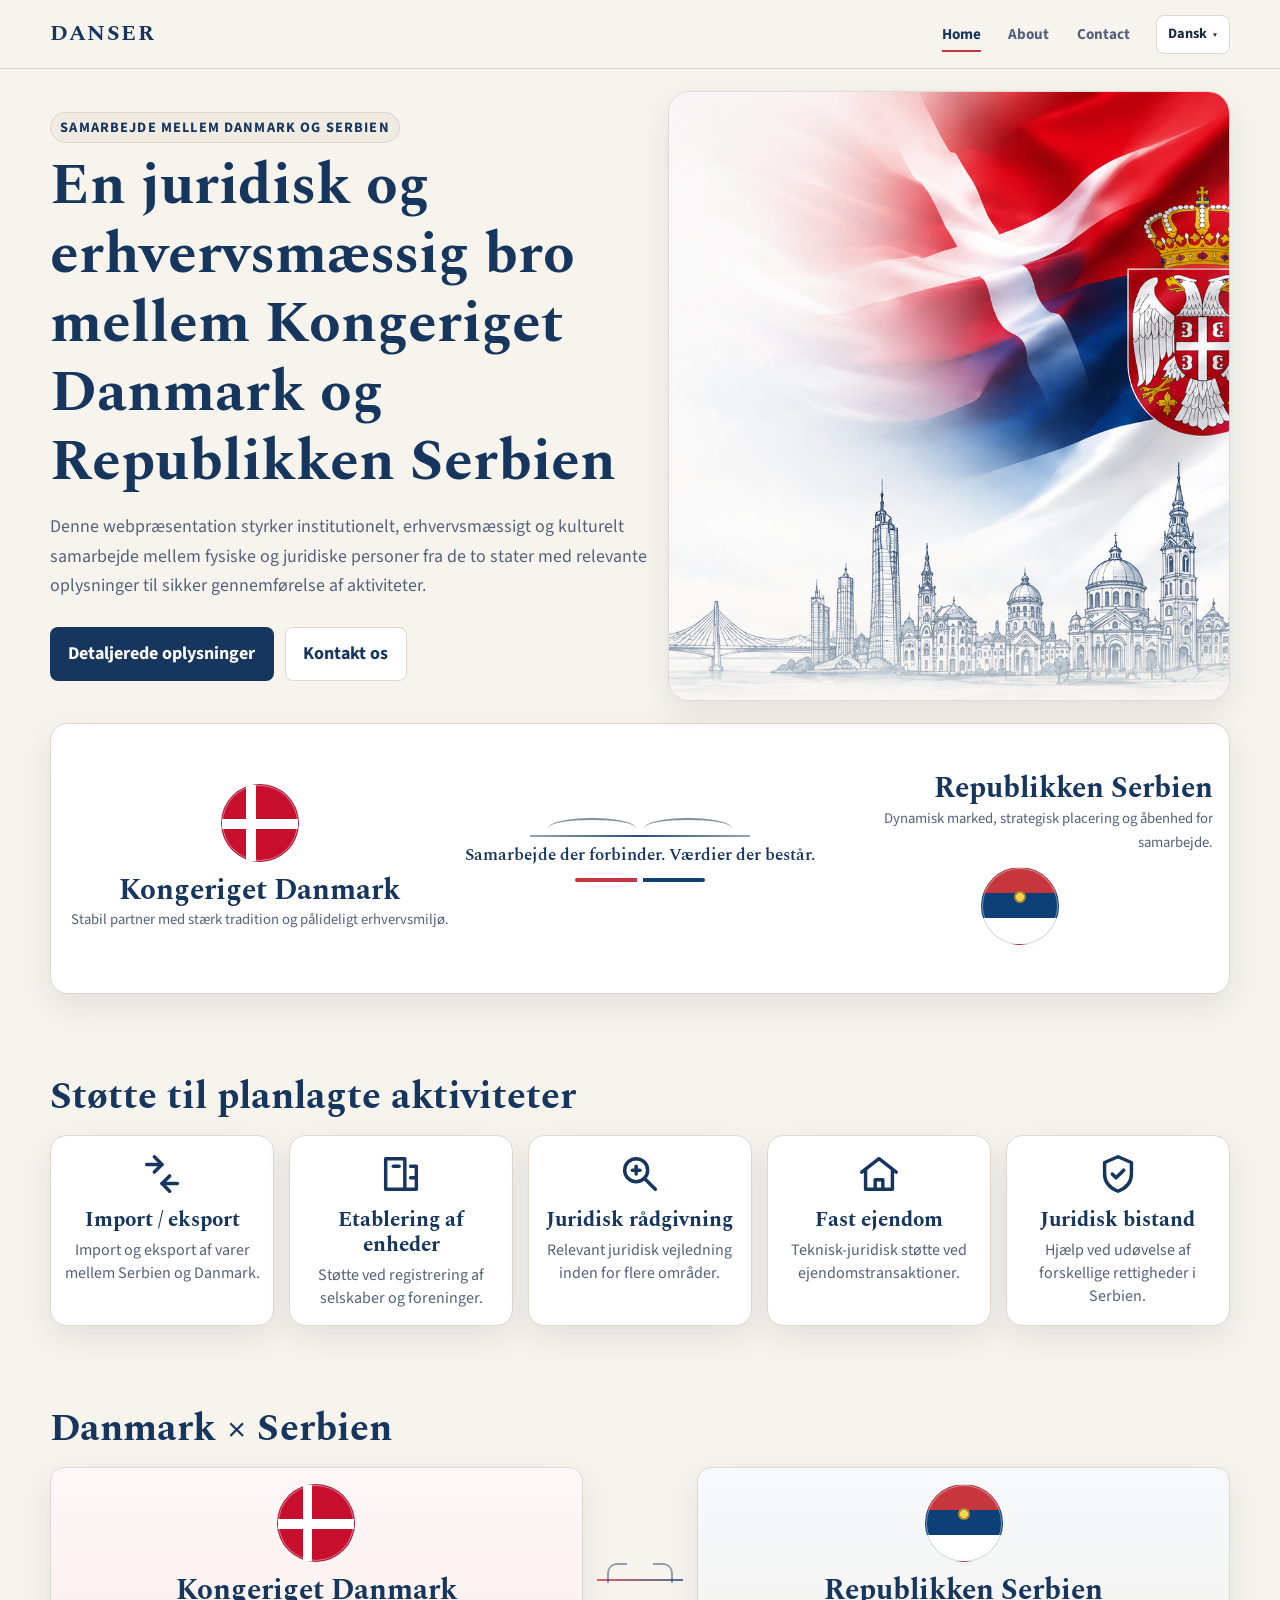
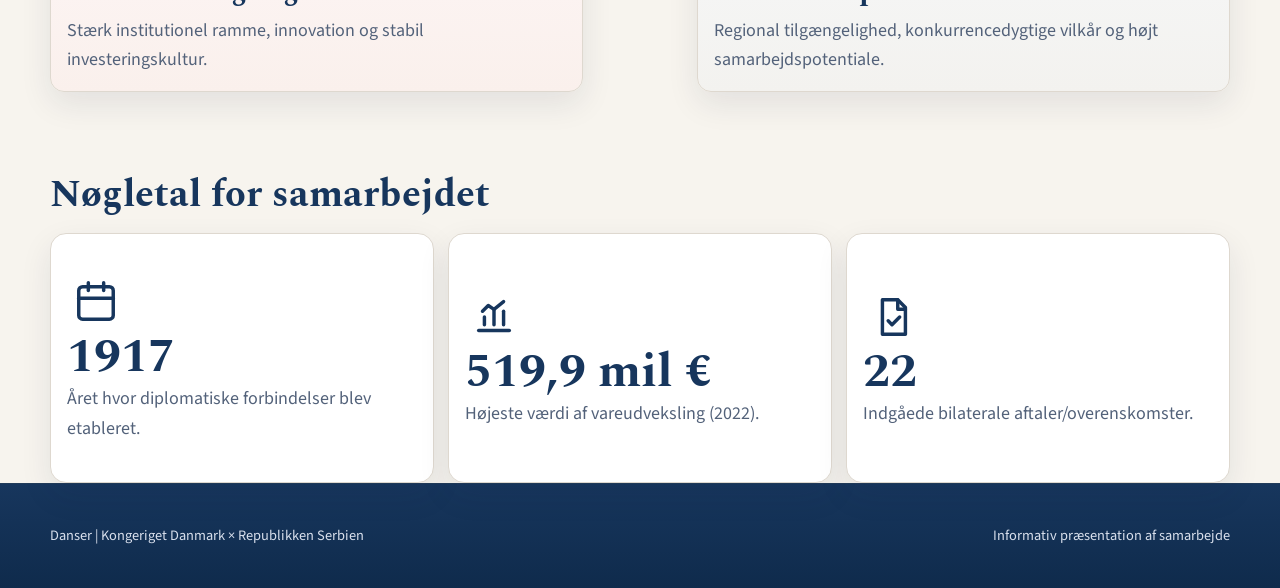
==== da/index.html @ b6015ca1 "Initial commit" ====
<!doctype html>
<html lang="da">
<head>
  <meta charset="UTF-8">
  <meta name="viewport" content="width=device-width, initial-scale=1.0">
  <title>Danser | Home</title>
  <link rel="stylesheet" href="../styles.css">
</head>
<body>
<header class="site-header">
  <div class="container header-inner">
    <a class="brand" href="index.html">Danser</a>
    <nav class="main-nav" aria-label="Primary navigation">
      <a class="active" href="index.html">Home</a>
      <a href="about.html">About</a>
      <a href="contact.html">Contact</a>
    </nav>
    <div class="lang-switch">
      <button class="lang-trigger" type="button" aria-haspopup="true">Dansk</button>
      <div class="lang-menu" role="menu" aria-label="Language">
        <a href="../index.html">Srpski</a>
        <a class="active" href="index.html">Dansk</a>
      </div>
    </div>
  </div>
</header>

<main>
  <section class="section-space">
    <div class="container hero-grid">
      <div class="hero-copy">
        <span class="kicker">Samarbejde mellem Danmark og Serbien</span>
        <h1>En juridisk og erhvervsmæssig bro mellem Kongeriget Danmark og Republikken Serbien</h1>
        <p class="lead">Denne webpræsentation styrker institutionelt, erhvervsmæssigt og kulturelt samarbejde mellem fysiske og juridiske personer fra de to stater med relevante oplysninger til sikker gennemførelse af aktiviteter.</p>
        <div class="hero-actions">
          <a class="button primary" href="about.html">Detaljerede oplysninger</a>
          <a class="button secondary" href="contact.html">Kontakt os</a>
        </div>
      </div>
      <figure class="hero-visual">
        <img class="hero-image" src="../assets/hero.png" alt="Flag fra Kongeriget Danmark og Republikken Serbien med skyline og samarbejdsbro">
      </figure>
    </div>
  </section>

  <section class="section-space">
    <div class="container">
      <div class="country-bridge-banner">
        <article class="banner-country">
          <span class="flag-disc dk"></span>
          <div>
            <h3>Kongeriget Danmark</h3>
            <p>Stabil partner med stærk tradition og pålideligt erhvervsmiljø.</p>
          </div>
        </article>
        <div class="banner-center">
          <span class="bridge-line" style="display:block; margin:0 auto; width:220px;"></span>
          <p>Samarbejde der forbinder. Værdier der består.</p>
          <div class="dual-accent"></div>
        </div>
        <article class="banner-country" style="justify-content:flex-end;">
          <div style="text-align:right;">
            <h3>Republikken Serbien</h3>
            <p>Dynamisk marked, strategisk placering og åbenhed for samarbejde.</p>
          </div>
          <span class="flag-disc rs"></span>
        </article>
      </div>
    </div>
  </section>

  <section class="section-space">
    <div class="container">
      <header class="section-header watermark">
        <h2>Støtte til planlagte aktiviteter</h2>
      </header>
      <div class="grid services-grid">
        <article class="card service-card">
          <div class="icon-circle"><svg class="icon" viewBox="0 0 24 24" aria-hidden="true"><path d="M4 7h8"/><path d="M8 3l4 4-4 4"/><path d="M20 17h-8"/><path d="M16 13l-4 4 4 4"/></svg></div>
          <h3>Import / eksport</h3>
          <p>Import og eksport af varer mellem Serbien og Danmark.</p>
        </article>
        <article class="card service-card">
          <div class="icon-circle"><svg class="icon" viewBox="0 0 24 24" aria-hidden="true"><path d="M4 4h10v16H4z"/><path d="M8 8h3"/><path d="M17 8h3v12h-6"/><path d="M17 14h3"/></svg></div>
          <h3>Etablering af enheder</h3>
          <p>Støtte ved registrering af selskaber og foreninger.</p>
        </article>
        <article class="card service-card">
          <div class="icon-circle"><svg class="icon" viewBox="0 0 24 24" aria-hidden="true"><circle cx="10" cy="10" r="6"/><path d="M14.5 14.5 20 20"/><path d="M8 10h4"/><path d="M10 8v4"/></svg></div>
          <h3>Juridisk rådgivning</h3>
          <p>Relevant juridisk vejledning inden for flere områder.</p>
        </article>
        <article class="card service-card">
          <div class="icon-circle"><svg class="icon" viewBox="0 0 24 24" aria-hidden="true"><path d="M3 11 12 4l9 7"/><path d="M5 10v10h14V10"/><path d="M14 20v-5h-4v5"/></svg></div>
          <h3>Fast ejendom</h3>
          <p>Teknisk-juridisk støtte ved ejendomstransaktioner.</p>
        </article>
        <article class="card service-card">
          <div class="icon-circle"><svg class="icon" viewBox="0 0 24 24" aria-hidden="true"><path d="M12 3 5 6v6c0 4.5 3.2 7.5 7 9 3.8-1.5 7-4.5 7-9V6z"/><path d="m9 12 2 2 4-4"/></svg></div>
          <h3>Juridisk bistand</h3>
          <p>Hjælp ved udøvelse af forskellige rettigheder i Serbien.</p>
        </article>
      </div>
    </div>
  </section>

  <section class="section-space">
    <div class="container">
      <header class="section-header">
        <h2>Danmark × Serbien</h2>
      </header>
      <div class="country-pair">
        <article class="country-card dk">
          <div class="banner-country">
            <span class="flag-disc dk"></span>
            <h3>Kongeriget Danmark</h3>
          </div>
          <p>Stærk institutionel ramme, innovation og stabil investeringskultur.</p>
        </article>
        <div class="country-connector" aria-hidden="true"></div>
        <article class="country-card rs">
          <div class="banner-country">
            <span class="flag-disc rs"></span>
            <h3>Republikken Serbien</h3>
          </div>
          <p>Regional tilgængelighed, konkurrencedygtige vilkår og højt samarbejdspotentiale.</p>
        </article>
      </div>
    </div>
  </section>

  <section class="section-space">
    <div class="container">
      <header class="section-header watermark">
        <h2>Nøgletal for samarbejdet</h2>
      </header>
      <div class="grid stats-grid">
        <article class="card stat-card">
          <div class="icon-circle" style="margin-left:0;"><svg class="icon" viewBox="0 0 24 24" aria-hidden="true"><rect x="3" y="4" width="18" height="17" rx="2"/><path d="M8 2v4"/><path d="M16 2v4"/><path d="M3 10h18"/></svg></div>
          <strong>1917</strong>
          <p>Året hvor diplomatiske forbindelser blev etableret.</p>
        </article>
        <article class="card stat-card">
          <div class="icon-circle" style="margin-left:0;"><svg class="icon" viewBox="0 0 24 24" aria-hidden="true"><path d="M4 19h16"/><path d="M7 16v-4"/><path d="M12 16V8"/><path d="M17 16v-7"/><path d="m6 9 3-3 3 2 5-4"/></svg></div>
          <strong>519,9 mil €</strong>
          <p>Højeste værdi af vareudveksling (2022).</p>
        </article>
        <article class="card stat-card">
          <div class="icon-circle" style="margin-left:0;"><svg class="icon" viewBox="0 0 24 24" aria-hidden="true"><path d="M7 3h8l4 4v14H7z"/><path d="M15 3v5h4"/><path d="m10 14 2 2 4-4"/></svg></div>
          <strong>22</strong>
          <p>Indgåede bilaterale aftaler/overenskomster.</p>
        </article>
      </div>
    </div>
  </section>
</main>

<footer class="site-footer">
  <div class="container footer-inner">
    <span>Danser | Kongeriget Danmark × Republikken Serbien</span>
    <span>Informativ præsentation af samarbejde</span>
  </div>
</footer>
</body>
</html>
---- styles.css ----
@import url('https://fonts.googleapis.com/css2?family=Source+Sans+3:wght@400;500;600;700&family=Spectral:wght@500;600;700&display=swap');

:root {
  --navy: #17365d;
  --cream: #f7f4ee;
  --dk-red: #c8102e;
  --rs-blue: #0c4076;
  --rs-red: #c6363c;
  --border: #ded8cf;
  --text: #1b2940;
  --muted: #53627a;
  --surface: #ffffff;
  --soft: #f2eee7;
  --shadow: 0 12px 32px rgba(17, 37, 64, 0.09);
  --radius: 16px;
}

* {
  box-sizing: border-box;
}

html {
  scroll-behavior: smooth;
}

body {
  margin: 0;
  background: var(--cream);
  color: var(--text);
  font-family: "Source Sans 3", "Segoe UI", sans-serif;
  font-size: 18px;
  line-height: 1.65;
}

a {
  color: inherit;
  text-decoration: none;
}

img,
svg {
  max-width: 100%;
}

.container {
  width: min(1180px, calc(100% - 2.8rem));
  margin: 0 auto;
}

.site-header {
  position: sticky;
  top: 0;
  z-index: 100;
  background: rgba(247, 244, 238, 0.95);
  border-bottom: 1px solid var(--border);
  backdrop-filter: blur(8px);
}

.header-inner {
  display: flex;
  align-items: center;
  gap: 0.8rem;
  padding: 0.85rem 0;
}

.brand {
  font-family: "Spectral", Georgia, serif;
  font-size: 1.35rem;
  font-weight: 700;
  letter-spacing: 0.07em;
  color: var(--navy);
  text-transform: uppercase;
}

.main-nav {
  margin-left: auto;
  display: flex;
  align-items: center;
  gap: 0.12rem;
}

.main-nav a {
  font-size: 0.95rem;
  font-weight: 700;
  color: var(--muted);
  padding: 0.5rem 0.8rem;
  border-radius: 8px;
}

.main-nav a:hover,
.main-nav a:focus-visible {
  color: var(--navy);
  background: #ece7de;
}

.main-nav a.active {
  color: var(--navy);
  position: relative;
}

.main-nav a.active::after {
  content: "";
  position: absolute;
  left: 0.8rem;
  right: 0.8rem;
  bottom: 0.18rem;
  border-bottom: 2px solid var(--rs-red);
}

.lang-switch {
  position: relative;
}

.lang-trigger {
  border: 1px solid var(--border);
  background: var(--surface);
  color: var(--text);
  border-radius: 8px;
  padding: 0.42rem 0.72rem;
  font: inherit;
  font-size: 0.9rem;
  font-weight: 700;
  cursor: pointer;
}

.lang-trigger::after {
  content: "▾";
  font-size: 0.72rem;
  margin-left: 0.4rem;
}

.lang-menu {
  position: absolute;
  right: 0;
  top: calc(100% + 0.48rem);
  display: none;
  min-width: 148px;
  background: var(--surface);
  border: 1px solid var(--border);
  border-radius: 10px;
  box-shadow: var(--shadow);
  padding: 0.3rem;
}

.lang-switch:hover .lang-menu,
.lang-switch:focus-within .lang-menu {
  display: block;
}

.lang-menu a {
  display: block;
  border-radius: 7px;
  padding: 0.46rem 0.62rem;
  color: var(--muted);
  font-size: 0.92rem;
  font-weight: 700;
}

.lang-menu a:hover,
.lang-menu a:focus-visible {
  color: var(--navy);
  background: #f0ece6;
}

.lang-menu a.active {
  color: var(--navy);
  background: #e8e3da;
}

:focus-visible {
  outline: 3px solid rgba(199, 16, 46, 0.35);
  outline-offset: 2px;
}

main {
}

.home-main {
  padding-top: 0;
}

.home-main .section-space:first-child {
  margin-top: 0;
}

.about-main {
  padding-top: 0;
}

.about-main .section-space:first-child {
  margin-top: 0;
}

.section-space {
  margin-top: 1.35rem;
}

.kicker {
  display: inline-block;
  align-self: flex-start;
  width: fit-content;
  margin-bottom: 0.52rem;
  padding: 0.18rem 0.58rem;
  border-radius: 999px;
  border: 1px solid #d9d3c9;
  font-size: 0.9rem;
  font-weight: 700;
  letter-spacing: 0.08em;
  text-transform: uppercase;
  color: var(--navy);
  background: #f0ece4;
}

h1,
h2,
h3 {
  margin: 0;
  font-family: "Spectral", Georgia, serif;
  color: var(--navy);
  line-height: 1.2;
}

h1 {
  font-size: clamp(2rem, 4.5vw, 3.6rem);
}

h2 {
  font-size: clamp(1.5rem, 3.1vw, 2.35rem);
}

h3 {
  font-size: 1.2rem;
}

.lead {
  margin: 0.95rem 0 0;
  color: var(--muted);
  max-width: 68ch;
  font-size: 1.12rem;
}

.hero-grid {
  display: grid;
  grid-template-columns: 1.03fr 0.97fr;
  gap: 1.3rem;
  align-items: stretch;
}

.hero-copy {
  padding: 1.3rem 0;
}

.hero-panel {
  position: relative;
  border: 0;
  overflow: hidden;
  background: #fff;
  box-shadow: none;
  min-height: 500px;
}

.hero-image-full {
  width: 100%;
  height: 100%;
  min-height: 500px;
  object-fit: cover;
  object-position: center;
  display: block;
}

.hero-overlay {
  position: absolute;
  inset: 0;
  padding: 1.75rem;
  display: flex;
  flex-direction: column;
  justify-content: center;
  max-width: 58%;
  background: linear-gradient(90deg, rgba(247, 244, 238, 0.96) 0%, rgba(247, 244, 238, 0.9) 30%, rgba(247, 244, 238, 0.28) 62%, rgba(247, 244, 238, 0) 100%);
}

.hero-actions {
  display: flex;
  flex-wrap: wrap;
  gap: 0.72rem;
  margin-top: 1.6rem;
}

.button {
  display: inline-flex;
  align-items: center;
  justify-content: center;
  border-radius: 8px;
  border: 1px solid transparent;
  padding: 0.7rem 1.08rem;
  font-weight: 700;
}

.button.primary {
  background: var(--navy);
  color: #fff;
}

.button.primary:hover {
  background: #102946;
}

.button.secondary {
  background: #fff;
  border-color: var(--border);
  color: var(--navy);
}

.button.secondary:hover {
  background: #f1ece5;
}

.hero-visual {
  position: relative;
  margin: 0;
  border-radius: 22px;
  border: 1px solid var(--border);
  min-height: 390px;
  overflow: hidden;
  box-shadow: var(--shadow);
  background: #fff;
}

.hero-visual::after {
  content: "";
  position: absolute;
  inset-inline: 0;
  bottom: 0;
  height: 26%;
  background: linear-gradient(to top, rgba(247, 244, 238, 0.68), rgba(247, 244, 238, 0));
  pointer-events: none;
}

.hero-image {
  width: 100%;
  height: 100%;
  min-height: 390px;
  object-fit: cover;
  object-position: 72% center;
  display: block;
}

.flag-round-img {
  width: 78px;
  height: 78px;
  object-fit: contain;
}

.flag-round-img.lg {
  width: 84px;
  height: 84px;
}

.hero-flag-row {
  display: flex;
  justify-content: space-between;
  align-items: center;
}

.flag-disc {
  width: 78px;
  aspect-ratio: 1 / 1;
  border-radius: 50%;
  border: 1px solid rgba(23, 54, 93, 0.18);
  box-shadow: inset 0 0 0 1px rgba(255, 255, 255, 0.45);
  position: relative;
}

.flag-disc.dk {
  background: var(--dk-red);
}

.flag-disc.dk::before,
.flag-disc.dk::after {
  content: "";
  position: absolute;
  background: #fff;
}

.flag-disc.dk::before {
  left: 32%;
  top: 0;
  width: 13%;
  height: 100%;
}

.flag-disc.dk::after {
  top: 44%;
  left: 0;
  height: 13%;
  width: 100%;
}

.flag-disc.rs {
  background: linear-gradient(to bottom, var(--rs-red) 0 33%, var(--rs-blue) 33% 66%, #fff 66% 100%);
}

.flag-disc.rs::after {
  content: "";
  position: absolute;
  width: 12px;
  height: 12px;
  background: radial-gradient(circle, #f6d44f 0 45%, #b0892f 46% 100%);
  left: 50%;
  top: 38%;
  transform: translate(-50%, -50%);
  border-radius: 50%;
}

.bridge-line {
  flex: 1;
  margin: 0 0.8rem;
  height: 2px;
  background: linear-gradient(90deg, rgba(23, 54, 93, 0.45), rgba(12, 64, 118, 0.9), rgba(23, 54, 93, 0.45));
  position: relative;
}

.bridge-line::before,
.bridge-line::after {
  content: "";
  position: absolute;
  top: -17px;
  width: 40%;
  height: 18px;
  border-top: 2px solid rgba(23, 54, 93, 0.55);
  border-radius: 55% 55% 0 0;
}

.bridge-line::before {
  left: 8%;
}

.bridge-line::after {
  right: 8%;
}

.country-bridge-banner {
  background: var(--surface);
  border: 1px solid var(--border);
  border-radius: 18px;
  box-shadow: var(--shadow);
  padding: 3rem 1rem;
  display: grid;
  grid-template-columns: 1fr auto 1fr;
  gap: 0.8rem;
  align-items: center;
}

.banner-country {
  display: flex;
  flex-direction: column;
  align-items: center;
  justify-content: center;
  text-align: center;
  gap: 0.72rem;
}

.banner-country h3 {
  margin: 0;
  font-size: 1.8rem;
}

.banner-country p {
  margin: 0;
  color: var(--muted);
  font-size: 0.92rem;
}

.banner-center {
  text-align: center;
  min-width: 280px;
}

.bridge-image {
  display: block;
  margin: 0 auto;
  width: 520px;
  max-width: 100%;
}

.banner-center p {
  margin: 0.3rem 0 0;
  color: var(--navy);
  font-family: "Spectral", Georgia, serif;
  font-weight: 600;
  font-size: 1.08rem;
}

.dual-accent {
  margin: 0.52rem auto 0;
  width: 130px;
  height: 4px;
  border-radius: 999px;
  background: linear-gradient(90deg, var(--rs-red) 0 48%, transparent 48% 52%, var(--rs-blue) 52% 100%);
}

.section-header {
  margin-top: 5rem;
  margin-bottom: 1rem;
  position: relative;
}

.flag-chipline {
  display: inline-flex;
  align-items: center;
  gap: 0.5rem;
  font-size: 0.92rem;
  color: var(--navy);
  font-weight: 700;
  margin-bottom: 0.3rem;
}

.flag-chipline .chip {
  background: rgba(255, 255, 255, 0.76);
  border: 1px solid var(--border);
  border-radius: 999px;
  padding: 0.24rem 0.54rem;
}

.grid {
  display: grid;
  gap: 0.9rem;
}

.services-grid {
  grid-template-columns: repeat(5, minmax(0, 1fr));
}

.card {
  background: var(--surface);
  border: 1px solid var(--border);
  border-radius: var(--radius);
  box-shadow: var(--shadow);
  padding: 1rem;
}

.service-card {
  text-align: center;
  padding: 0.94rem 0.76rem;
}

.icon-circle {
  width: auto;
  height: auto;
  margin: 0 auto 0.72rem;
  background: transparent;
  border: 0;
  display: flex;
  align-items: center;
  justify-content: center;
  padding: 0;
}

.icon {
  width: 46px;
  height: 46px;
  stroke: var(--navy);
  fill: none;
  stroke-width: 1.8;
  stroke-linecap: round;
  stroke-linejoin: round;
}

.service-card h3 {
  font-size: 1.3rem;
  margin-bottom: 0.35rem;
}

.service-card p {
  margin: 0;
  color: var(--muted);
  font-size: 1rem;
  line-height: 1.45;
}

.country-pair {
  display: grid;
  grid-template-columns: 1fr auto 1fr;
  gap: 0.9rem;
  align-items: stretch;
}

.country-card {
  background: linear-gradient(180deg, #fff, #fbf8f3);
  border: 1px solid var(--border);
  border-radius: 14px;
  padding: 1rem;
  box-shadow: var(--shadow);
}

.country-card.dk {
  box-shadow: inset 0 0 0 999px rgba(200, 16, 46, 0.03), var(--shadow);
}

.country-card.rs {
  box-shadow: inset 0 0 0 999px rgba(12, 64, 118, 0.03), var(--shadow);
}

.country-card p {
  margin: 0.45rem 0 0;
  color: var(--muted);
}

.country-connector {
  align-self: center;
  width: 86px;
  height: 2px;
  background: linear-gradient(90deg, rgba(200, 16, 46, 0.65), rgba(12, 64, 118, 0.72));
  position: relative;
}

.country-connector::before,
.country-connector::after {
  content: "";
  position: absolute;
  width: 18px;
  height: 18px;
  border-top: 2px solid rgba(23, 54, 93, 0.45);
  border-left: 2px solid rgba(23, 54, 93, 0.45);
  border-radius: 10px 0 0 0;
  top: -16px;
}

.country-connector::before {
  left: 10px;
}

.country-connector::after {
  right: 10px;
  transform: scaleX(-1);
}

.stats-grid {
  grid-template-columns: repeat(3, minmax(0, 1fr));
}

.stat-card {
  display: flex;
  flex-direction: column;
  column-gap: 0.85rem;
  align-items: start;

  justify-content: center;

  min-height: 250px;
}

.stat-card .icon-circle {
  margin: 0;
  width: 58px;
  height: 58px;
  grid-column: 1;
}

.stat-card .icon {
  width: 46px;
  height: 46px;
}

.stat-card strong {
  display: block;
  font-family: "Spectral", Georgia, serif;
  font-size: 3rem;
  color: var(--navy);
  line-height: 1.1;
  margin: 0;
  grid-column: 2;
}

.stat-card p {
  margin: 0;
  color: var(--muted);
  grid-column: 2;
}


.about-intro {
  display: grid;
  grid-template-columns: 1.08fr 0.92fr;
  gap: 1rem;
  align-items: stretch;
}

.intro-text {
  background: var(--surface);
  border: 1px solid var(--border);
  border-radius: 16px;
  box-shadow: var(--shadow);
  padding: 1rem;
}

.intro-text p {
  margin: 0 0 0.9rem;
  color: var(--muted);
}

.intro-visual {
  margin: 0;
  border-radius: 16px;
  border: 1px solid var(--border);
  overflow: hidden;
  min-height: 300px;
  box-shadow: var(--shadow);
  background: #fff;
}

.about-hero-image {
  width: 100%;
  height: 100%;
  min-height: 300px;
  object-fit: cover;
  object-position: center;
  display: block;
}

.about-top-panel {
  position: relative;
  border: 0;
  background: #fff;
  overflow: hidden;
  min-height: 260px;
  box-shadow: none;
}

.about-top-image {
  width: 58%;
  height: 100%;
  min-height: 260px;
  margin-left: auto;
  object-fit: cover;
  object-position: center;
  display: block;
}

.about-top-copy {
  position: absolute;
  left: 0;
  top: 0;
  bottom: 0;
  width: 52%;
  padding: 1.1rem 1rem;
  display: flex;
  flex-direction: column;
  align-items: flex-start;
  justify-content: flex-start;
  background: linear-gradient(90deg, rgba(247, 244, 238, 0.98) 0%, rgba(247, 244, 238, 0.92) 66%, rgba(247, 244, 238, 0.15) 100%);
}

.about-top-copy p {
  margin: 0;
  color: var(--text);
  line-height: 1.7;
}

.fact-grid {
  grid-template-columns: repeat(2, minmax(0, 1fr));
}

.number-card {
  display: grid;
  grid-template-columns: 34px 1fr;
  gap: 0.62rem;
  align-items: start;
}

.number-badge {
  width: 34px;
  height: 34px;
  border-radius: 8px;
  background: var(--navy);
  color: #fff;
  font-weight: 700;
  display: grid;
  place-items: center;
  font-size: 0.93rem;
}

.number-card p {
  margin: 0;
  color: var(--muted);
  font-size: 1rem;
}

.benefits-grid {
  grid-template-columns: repeat(2, minmax(0, 1fr));
}

.contact-bridge-strip {
  padding: 0.5rem 0;
}

.contact-bridge-visual {
  display: flex;
  align-items: center;
  justify-content: center;
  gap: 1rem;
}

.contact-bridge-image {
  width: 630px;
  max-width: 100%;
  height: auto;
  display: block;
}

.contact-layout {
  display: grid;
  grid-template-columns: 1fr 1fr;
  gap: 0.9rem;
}

.contact-box,
.contact-form {
  background: var(--surface);
  border: 1px solid var(--border);
  border-radius: var(--radius);
  box-shadow: var(--shadow);
  padding: 1rem;
}

.contact-box {
  display: flex;
  flex-direction: column;
}

.flag-strip {
  display: block;
  height: 6px;
  border-radius: 99px;
  background: linear-gradient(90deg, var(--dk-red) 0 28%, #ffffff 28% 36%, var(--rs-red) 36% 63%, var(--rs-blue) 63% 88%, #ffffff 88% 100%);
  margin-bottom: 0.9rem;
}

.contact-box h2,
.contact-form h2 {
  margin-bottom: 0.72rem;
}

.meta-list {
  flex: 1;
  display: flex;
  flex-direction: column;
  justify-content: space-between;
  gap: 1rem;
  padding-block: 0.8rem;
}

.meta-item {
  display: grid;
  grid-template-columns: 48px 1fr;
  column-gap: 1rem;
  align-items: center;
  padding: 0;
}

.meta-content {
  display: flex;
  flex-direction: column;
  gap: 0.25rem;
}

.meta-item strong {
  display: block;
  color: var(--navy);
}

.meta-item span {
  color: var(--muted);
}

.meta-icon {
  width: 48px;
  height: 48px;
  stroke: var(--navy);
  fill: none;
  stroke-width: 1.9;
  margin: 0;
  align-self: center;
}

.form-grid {
  display: grid;
  gap: 0.76rem;
}

label {
  display: block;
  margin-bottom: 0.3rem;
  color: var(--navy);
  font-size: 0.94rem;
  font-weight: 700;
}

input,
textarea {
  width: 100%;
  border: 1px solid var(--border);
  border-radius: 8px;
  padding: 0.6rem 0.65rem;
  font: inherit;
  color: var(--text);
  background: #fff;
}

textarea {
  min-height: 120px;
  resize: vertical;
}

.notice {
  margin: 0.58rem 0 0;
  font-size: 0.9rem;
  color: var(--muted);
}

.checklist {
  margin: 0.85rem 0 0;
  padding-left: 1.15rem;
}

.checklist li {
  margin-bottom: 0.36rem;
  color: var(--muted);
}

.checklist-check {
  list-style: none;
  padding-left: 0;
}

.checklist-check li {
  position: relative;
  padding-left: 1.2rem;
}

.checklist-check li::before {
  content: "✓";
  position: absolute;
  left: 0;
  top: 0;
  color: var(--navy);
  font-weight: 700;
}

.contact-footer-illustration {
  position: relative;
  border: 0;
  overflow: hidden;
  background: transparent;
}

.contact-footer-illustration img {
  width: 100%;
  display: block;
  object-fit: cover;
}

.contact-footer-overlay {
  position: absolute;
  inset: 0;
  padding: 1.5rem;
  display: flex;
  flex-direction: column;
  align-items: flex-start;
  justify-content: flex-start;
  background: linear-gradient(180deg, rgba(247, 244, 238, 0.96) 0%, rgba(247, 244, 238, 0.9) 22%, rgba(247, 244, 238, 0.4) 46%, rgba(247, 244, 238, 0.1) 66%, rgba(247, 244, 238, 0) 80%);
}

.contact-footer-overlay h2 {
  margin: 0 0 0.75rem;
}

.contact-footer-overlay .checklist {
  margin: 0;
}

.site-footer {
  background: linear-gradient(180deg, #17365d, #0f2b4c);
  color: #d9e0ed;
  border-top: 1px solid rgba(255, 255, 255, 0.08);
  padding-top: 25px;
  padding-bottom: 25px;
}

.footer-inner {
  display: flex;
  justify-content: space-between;
  align-items: center;
  gap: 1rem;
  padding: 0.95rem 0;
  font-size: 0.9rem;
}

.text-columns {
  columns: 2;
  column-gap: 1.15rem;
}

@media (max-width: 1120px) {
  .services-grid {
    grid-template-columns: repeat(3, minmax(0, 1fr));
  }

  .country-bridge-banner {
    grid-template-columns: 1fr;
    text-align: center;
  }

  .banner-country {
    justify-content: center;
  }

  .banner-center {
    min-width: 0;
  }

  .country-pair {
    grid-template-columns: 1fr;
  }

  .country-connector {
    width: 100%;
    height: 1px;
  }
}

@media (max-width: 920px) {
  .hero-grid,
  .about-intro,
  .contact-layout {
    grid-template-columns: 1fr;
  }

  .hero-panel {
    min-height: 420px;
  }

  .hero-image-full {
    min-height: 420px;
    object-position: 72% center;
  }

  .hero-overlay {
    max-width: 75%;
    padding: 1rem;
  }

  .about-top-image {
    width: 100%;
  }

  .about-top-copy {
    width: 68%;
    padding: 0.9rem;
  }

  .hero-copy {
    padding-bottom: 0;
  }

  .hero-visual {
    min-height: 300px;
  }

  .hero-image {
    min-height: 300px;
    object-position: 64% center;
  }

  .services-grid {
    grid-template-columns: repeat(2, minmax(0, 1fr));
  }

  .stats-grid,
  .fact-grid,
  .benefits-grid {
    grid-template-columns: 1fr;
  }

  .header-inner {
    flex-wrap: wrap;
  }

  .main-nav {
    order: 3;
    width: 100%;
    justify-content: center;
  }

  .footer-inner {
    flex-direction: column;
    align-items: flex-start;
  }
}

@media (max-width: 620px) {
  body {
    font-size: 17px;
  }

  .container {
    width: min(1180px, calc(100% - 1.2rem));
  }

  main {
    padding-top: 1.2rem;
  }

  .services-grid {
    grid-template-columns: 1fr;
  }

  .main-nav {
    overflow-x: auto;
    justify-content: flex-start;
    padding-bottom: 0.15rem;
  }

  .main-nav a {
    white-space: nowrap;
  }

  .hero-panel,
  .hero-image-full {
    min-height: 370px;
  }

  .hero-overlay {
    max-width: 100%;
    background: linear-gradient(180deg, rgba(247, 244, 238, 0.95) 0%, rgba(247, 244, 238, 0.86) 52%, rgba(247, 244, 238, 0.12) 100%);
  }

  .about-top-panel {
    min-height: 320px;
  }

  .about-top-image {
    min-height: 320px;
  }

  .about-top-copy {
    width: 100%;
    height: 58%;
    top: auto;
    bottom: 0;
    align-items: flex-start;
    background: linear-gradient(180deg, rgba(247, 244, 238, 0.08) 0%, rgba(247, 244, 238, 0.95) 30%, rgba(247, 244, 238, 0.98) 100%);
  }

  .contact-footer-overlay {
    padding: 1rem 0.9rem;
    background: linear-gradient(180deg, rgba(247, 244, 238, 0.98) 0%, rgba(247, 244, 238, 0.94) 30%, rgba(247, 244, 238, 0.62) 56%, rgba(247, 244, 238, 0.2) 76%, rgba(247, 244, 238, 0) 90%);
  }
}
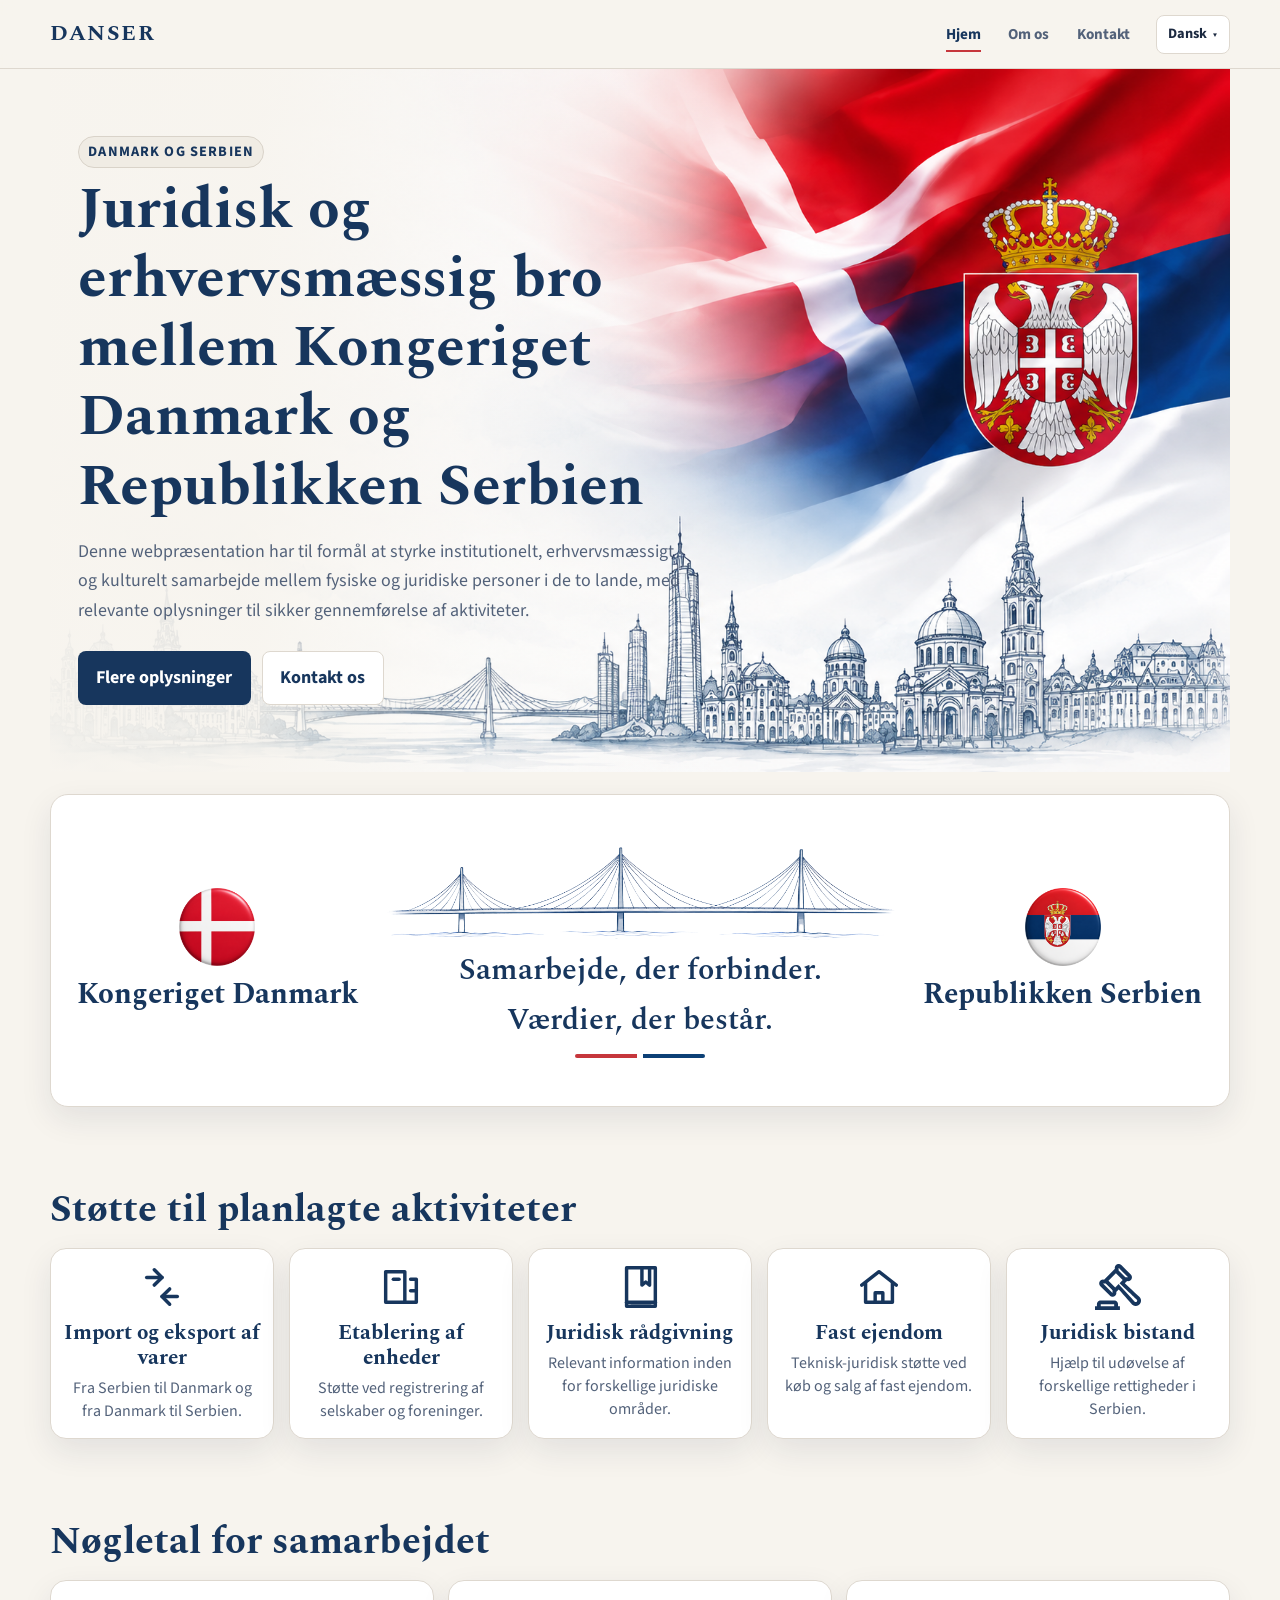
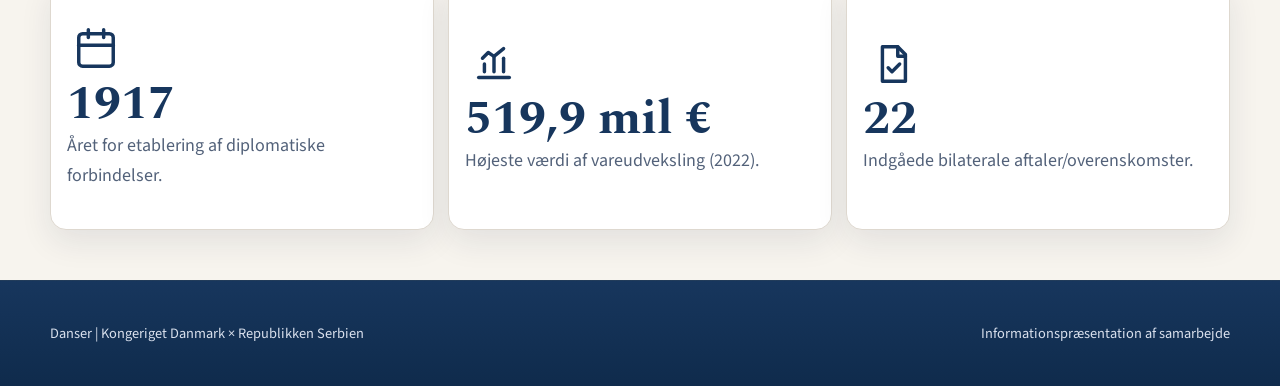
==== commit a8356e2d: "init" ====
--- a/da/index.html
+++ b/da/index.html
@@ -3,43 +3,70 @@
 <head>
   <meta charset="UTF-8">
   <meta name="viewport" content="width=device-width, initial-scale=1.0">
-  <title>Danser | Home</title>
+  <title>Danser | Hjem</title>
   <link rel="stylesheet" href="../styles.css">
 </head>
 <body>
 <header class="site-header">
   <div class="container header-inner">
     <a class="brand" href="index.html">Danser</a>
-    <nav class="main-nav" aria-label="Primary navigation">
-      <a class="active" href="index.html">Home</a>
-      <a href="about.html">About</a>
-      <a href="contact.html">Contact</a>
+    <nav class="main-nav desktop-nav" aria-label="Primary navigation">
+      <a class="active" href="index.html">Hjem</a>
+      <a href="about.html">Om os</a>
+      <a href="contact.html">Kontakt</a>
     </nav>
-    <div class="lang-switch">
+    <div class="lang-switch desktop-lang">
       <button class="lang-trigger" type="button" aria-haspopup="true">Dansk</button>
       <div class="lang-menu" role="menu" aria-label="Language">
         <a href="../index.html">Srpski</a>
         <a class="active" href="index.html">Dansk</a>
       </div>
     </div>
+
+    <input class="mobile-nav-toggle" id="mobile-nav-toggle" type="checkbox" aria-label="Open mobile menu">
+    <label class="mobile-nav-button" for="mobile-nav-toggle" aria-label="Toggle mobile menu">
+      <span></span>
+      <span></span>
+      <span></span>
+    </label>
+    <label class="mobile-nav-backdrop" for="mobile-nav-toggle" aria-hidden="true"></label>
+
+    <aside class="mobile-nav-panel" aria-label="Mobile navigation">
+      <div class="mobile-nav-head">
+        <span>Menu</span>
+        <label class="mobile-nav-close" for="mobile-nav-toggle" aria-label="Close menu">×</label>
+      </div>
+      <nav class="mobile-nav-links" aria-label="Mobile primary navigation">
+        <a class="active" href="index.html">Hjem</a>
+        <a href="about.html">Om os</a>
+        <a href="contact.html">Kontakt</a>
+      </nav>
+      <details class="mobile-lang-switch">
+        <summary>Dansk</summary>
+        <div class="mobile-lang-menu">
+          <a href="../index.html">Srpski</a>
+          <a class="active" href="index.html">Dansk</a>
+        </div>
+      </details>
+    </aside>
   </div>
 </header>
 
-<main>
+<main class="home-main">
   <section class="section-space">
-    <div class="container hero-grid">
-      <div class="hero-copy">
-        <span class="kicker">Samarbejde mellem Danmark og Serbien</span>
-        <h1>En juridisk og erhvervsmæssig bro mellem Kongeriget Danmark og Republikken Serbien</h1>
-        <p class="lead">Denne webpræsentation styrker institutionelt, erhvervsmæssigt og kulturelt samarbejde mellem fysiske og juridiske personer fra de to stater med relevante oplysninger til sikker gennemførelse af aktiviteter.</p>
-        <div class="hero-actions">
-          <a class="button primary" href="about.html">Detaljerede oplysninger</a>
-          <a class="button secondary" href="contact.html">Kontakt os</a>
+    <div class="container">
+      <div class="hero-panel">
+        <img class="hero-image-full" src="../assets/hero.png" alt="Flagene for Kongeriget Danmark og Republikken Serbien med panorama og samarbejdsbro">
+        <div class="hero-overlay">
+          <span class="kicker">Danmark og Serbien</span>
+          <h1>Juridisk og erhvervsmæssig bro mellem Kongeriget Danmark og Republikken Serbien</h1>
+          <p class="lead">Denne webpræsentation har til formål at styrke institutionelt, erhvervsmæssigt og kulturelt samarbejde mellem fysiske og juridiske personer i de to lande, med relevante oplysninger til sikker gennemførelse af aktiviteter.</p>
+          <div class="hero-actions">
+            <a class="button primary" href="about.html">Flere oplysninger</a>
+            <a class="button secondary" href="contact.html">Kontakt os</a>
+          </div>
         </div>
       </div>
-      <figure class="hero-visual">
-        <img class="hero-image" src="../assets/hero.png" alt="Flag fra Kongeriget Danmark og Republikken Serbien med skyline og samarbejdsbro">
-      </figure>
     </div>
   </section>
 
@@ -47,23 +74,17 @@
     <div class="container">
       <div class="country-bridge-banner">
         <article class="banner-country">
-          <span class="flag-disc dk"></span>
-          <div>
-            <h3>Kongeriget Danmark</h3>
-            <p>Stabil partner med stærk tradition og pålideligt erhvervsmiljø.</p>
-          </div>
+          <img class="flag-round-img" src="../assets/dan.png" alt="Kongeriget Danmarks flag">
+          <h3>Kongeriget Danmark</h3>
         </article>
         <div class="banner-center">
-          <span class="bridge-line" style="display:block; margin:0 auto; width:220px;"></span>
-          <p>Samarbejde der forbinder. Værdier der består.</p>
+          <img class="bridge-image" src="../assets/bridge.png" alt="Samarbejdsbro">
+          <p style="font-size:30px;">Samarbejde, der forbinder. <br/>Værdier, der består.</p>
           <div class="dual-accent"></div>
         </div>
-        <article class="banner-country" style="justify-content:flex-end;">
-          <div style="text-align:right;">
-            <h3>Republikken Serbien</h3>
-            <p>Dynamisk marked, strategisk placering og åbenhed for samarbejde.</p>
-          </div>
-          <span class="flag-disc rs"></span>
+        <article class="banner-country">
+          <img class="flag-round-img" src="../assets/ser.png" alt="Republikken Serbiens flag">
+          <h3>Republikken Serbien</h3>
         </article>
       </div>
     </div>
@@ -76,77 +97,68 @@
       </header>
       <div class="grid services-grid">
         <article class="card service-card">
-          <div class="icon-circle"><svg class="icon" viewBox="0 0 24 24" aria-hidden="true"><path d="M4 7h8"/><path d="M8 3l4 4-4 4"/><path d="M20 17h-8"/><path d="M16 13l-4 4 4 4"/></svg></div>
-          <h3>Import / eksport</h3>
-          <p>Import og eksport af varer mellem Serbien og Danmark.</p>
+          <div class="icon-circle">
+            <svg class="icon" viewBox="0 0 24 24" aria-hidden="true"><path d="M4 7h8"/><path d="M8 3l4 4-4 4"/><path d="M20 17h-8"/><path d="M16 13l-4 4 4 4"/></svg>
+          </div>
+          <h3>Import og eksport af varer</h3>
+          <p>Fra Serbien til Danmark og fra Danmark til Serbien.</p>
         </article>
         <article class="card service-card">
-          <div class="icon-circle"><svg class="icon" viewBox="0 0 24 24" aria-hidden="true"><path d="M4 4h10v16H4z"/><path d="M8 8h3"/><path d="M17 8h3v12h-6"/><path d="M17 14h3"/></svg></div>
+          <div class="icon-circle">
+            <svg class="icon" viewBox="0 0 24 24" aria-hidden="true"><path d="M4 4h10v16H4z"/><path d="M8 8h3"/><path d="M17 8h3v12h-6"/><path d="M17 14h3"/></svg>
+          </div>
           <h3>Etablering af enheder</h3>
           <p>Støtte ved registrering af selskaber og foreninger.</p>
         </article>
         <article class="card service-card">
-          <div class="icon-circle"><svg class="icon" viewBox="0 0 24 24" aria-hidden="true"><circle cx="10" cy="10" r="6"/><path d="M14.5 14.5 20 20"/><path d="M8 10h4"/><path d="M10 8v4"/></svg></div>
+          <div class="icon-circle">
+            <svg class="icon" viewBox="0 0 24 24" aria-hidden="true"><path d="M5 2h15v20H5z"/><path d="M5 20h15"/><path d="M13 2v9l2-1.6 2 1.6V2"/><path d="M7.5 22h10"/></svg>
+          </div>
           <h3>Juridisk rådgivning</h3>
-          <p>Relevant juridisk vejledning inden for flere områder.</p>
+          <p>Relevant information inden for forskellige juridiske områder.</p>
         </article>
         <article class="card service-card">
-          <div class="icon-circle"><svg class="icon" viewBox="0 0 24 24" aria-hidden="true"><path d="M3 11 12 4l9 7"/><path d="M5 10v10h14V10"/><path d="M14 20v-5h-4v5"/></svg></div>
+          <div class="icon-circle">
+            <svg class="icon" viewBox="0 0 24 24" aria-hidden="true"><path d="M3 11 12 4l9 7"/><path d="M5 10v10h14V10"/><path d="M14 20v-5h-4v5"/></svg>
+          </div>
           <h3>Fast ejendom</h3>
-          <p>Teknisk-juridisk støtte ved ejendomstransaktioner.</p>
+          <p>Teknisk-juridisk støtte ved køb og salg af fast ejendom.</p>
         </article>
         <article class="card service-card">
-          <div class="icon-circle"><svg class="icon" viewBox="0 0 24 24" aria-hidden="true"><path d="M12 3 5 6v6c0 4.5 3.2 7.5 7 9 3.8-1.5 7-4.5 7-9V6z"/><path d="m9 12 2 2 4-4"/></svg></div>
+          <div class="icon-circle">
+            <svg class="icon" viewBox="0 0 24 24" aria-hidden="true"><path fill="currentColor" stroke="none" fill-rule="evenodd" clip-rule="evenodd" d="M10.052 19.001l.051.002.051.003.05.004.051.006.05.007.049.008.049.01.049.01.048.012.048.013.047.014.046.015.047.016.045.018.045.018.045.02.044.02.043.022.043.022.043.024.041.025.041.025.04.027.04.027.039.028.038.03.037.03.037.031.036.032.035.032.034.034.034.034.032.035.032.036.031.037.03.037.03.038.028.039.027.04.027.04.025.041.025.041.024.043.022.042.022.044.02.044.02.045.018.045.018.045.016.047.015.046.014.047.013.048.012.048.01.049.01.049.008.049.007.05.006.051.004.05.003.051.002.051.001.052v1h1v2h-13v-2h1v-1l.001-.052.002-.051.003-.051.004-.05.006-.051.007-.05.008-.049.01-.049.01-.049.012-.048.013-.048.014-.047.015-.046.016-.047.018-.045.018-.045.02-.045.02-.044.022-.044.022-.042.024-.043.025-.041.025-.041.027-.04.027-.04.028-.039.03-.038.03-.037.031-.037.032-.036.032-.035.034-.034.034-.034.035-.032.036-.032.037-.031.037-.03.038-.03.039-.028.04-.027.04-.027.041-.025.041-.025.043-.024.043-.022.043-.022.044-.02.045-.02.045-.018.045-.018.047-.016.046-.015.047-.014.048-.013.048-.012.049-.01.049-.01.049-.008.05-.007.051-.006.05-.004.051-.003.051-.002.052-.001h7l.052.001zm-7.039 1.999h-.013v1h7v-1h-6.987zm9.356-20.999l.05.001.05.003.049.005.049.005.049.007.049.007.048.009.048.011.048.011.047.012.047.014.046.014.046.016.046.017.045.018.045.019.044.021.044.021.043.022.043.024.042.025.041.025.041.027.041.028.039.029.039.029.039.031.038.032.037.033.036.034.036.035 4.949 4.949.035.036.034.036.033.038.032.037.031.039.03.039.029.04.027.04.027.042.026.041.024.042.024.043.022.043.022.044.02.044.019.045.018.045.017.046.016.046.015.046.013.047.012.047.012.048.01.048.009.048.007.049.007.048.005.049.005.05.003.049.001.05.001.05-.001.061-.003.061-.004.06-.006.06-.008.059-.01.058-.011.058-.013.057-.015.056-.016.056-.018.055-.019.054-.02.053-.023.053-.023.051-.025.051-.027.05-.027.05-.029.048-.031.047-.031.046-.033.046-.034.044-.036.044-.036.042-.038.041-.038.041-.04.039-.041.038-.041.037-.043.035-.044.035-.044.033-.046.032-.046.031-.047.029-.049.029-.048.027-.05.025-.05.024-.051.023-.052.021-.052.02-.053.019-.054.017-.054.016-.054.014-.056.012-.055.011-.056.009-.057.008-.057.006-.057.005-.057.003-.058.001-.058-.001-.059-.002-.058-.004-.059-.006-.059-.008-.059-.009-.059-.012-.06-.013-.059-.015-1.219 1.22 2.099 1.947 1.696 1.57 1.33 1.229 1.003.924.714.656.463.424.249.227.075.068.05.051.049.052.047.053.045.054.045.055.042.056.041.056.04.057.038.058.037.059.035.059.034.06.032.061.031.061.028.062.028.063.026.063.024.064.023.064.02.065.02.065.018.066.016.066.014.067.013.067.011.067.009.068.008.067.006.069.005.068.002.069.001.069-.001.073-.003.072-.005.072-.006.071-.009.071-.011.07-.012.07-.014.069-.016.069-.017.068-.02.068-.021.066-.022.067-.025.065-.026.065-.027.064-.029.063-.031.062-.032.061-.034.061-.035.06-.036.059-.038.057-.04.057-.041.056-.042.055-.043.054-.045.052-.046.052-.047.05-.049.05-.05.048-.05.047-.052.045-.054.045-.054.043-.055.042-.057.04-.057.039-.058.038-.06.036-.06.035-.061.034-.063.031-.063.031-.063.028-.065.028-.066.025-.066.024-.067.023-.068.02-.068.019-.069.017-.07.016-.071.013-.071.012-.071.01-.073.008-.072.006-.074.005-.073.002h-.074l-.075-.001-.075-.004-.063-.005-.062-.006-.062-.007-.062-.009-.062-.011-.061-.012-.061-.013-.061-.015-.06-.017-.06-.018-.06-.019-.059-.021-.059-.022-.059-.024-.058-.025-.058-.026-.057-.028-.057-.03-.056-.031-.056-.032-.056-.033-.055-.035-.054-.037-.054-.037-.054-.039-.053-.041-.052-.042-.052-.043-.051-.044-.051-.046-.05-.047-.049-.049-.042-.044-.075-.082-.241-.269-.349-.392-.437-.495-1.071-1.216-1.213-1.38-1.213-1.381-1.068-1.218-1.133-1.292-1.313 1.312.015.061.013.061.011.061.009.06.007.061.006.06.003.059.002.06.001.059-.002.059-.003.058-.005.058-.006.058-.009.057-.009.056-.012.056-.012.056-.015.055-.016.054-.017.054-.019.053-.02.052-.022.052-.023.051-.025.05-.026.049-.027.049-.028.048-.03.046-.031.047-.032.045-.034.044-.035.043-.035.042-.037.042-.039.04-.039.039-.04.038-.041.037-.043.036-.043.035-.045.033-.045.033-.046.031-.047.029-.048.029-.049.027-.05.026-.051.024-.051.023-.053.022-.053.02-.053.019-.055.017-.055.016-.056.014-.056.013-.057.011-.058.009-.058.008-.059.006-.059.004-.06.003-.06.001-.05-.001-.05-.002-.05-.003-.05-.004-.049-.005-.049-.007-.048-.008-.049-.009-.048-.01-.047-.011-.047-.013-.047-.014-.047-.014-.046-.016-.045-.017-.045-.018-.045-.019-.044-.021-.044-.021-.043-.022-.043-.024-.042-.025-.041-.025-.041-.027-.041-.028-.039-.029-.04-.029-.038-.031-.038-.032-.037-.033-.036-.034-.036-.035-4.949-4.948-.004-.004-.035-.036-.033-.036-.033-.038-.032-.038-.031-.038-.029-.039-.029-.04-.028-.041-.026-.041-.026-.041-.024-.042-.023-.043-.023-.043-.021-.043-.02-.045-.019-.044-.018-.045-.017-.046-.015-.045-.015-.047-.013-.046-.013-.047-.011-.048-.01-.047-.009-.048-.008-.049-.006-.048-.005-.049-.005-.049-.003-.05-.001-.049-.001-.05.001-.05.001-.049.003-.05.004-.049.006-.049.006-.049.008-.048.009-.048.01-.048.011-.047.012-.047.014-.047.014-.047.016-.046.017-.045.018-.045.019-.045.02-.044.021-.044.023-.043.023-.043.025-.042.025-.042.027-.041.028-.04.029-.04.029-.04.031-.038.032-.038.033-.038.034-.036.035-.036.051-.049.052-.047.054-.045.054-.042.055-.041.056-.038.058-.036.058-.034.058-.032.06-.029.06-.028.061-.025.061-.023.062-.021.062-.019.063-.017.063-.015.063-.013.063-.01.064-.009.064-.006.063-.005.064-.002.064-.001.063.002.064.004.063.005.063.008.063.009.062.012.062.013.061.016 5.679-5.679-.016-.062-.013-.063-.012-.063-.01-.063-.007-.064-.006-.064-.003-.064-.002-.064.001-.064.003-.064.004-.064.007-.063.009-.064.011-.063.013-.063.015-.063.017-.063.019-.062.021-.061.023-.061.025-.06.028-.06.029-.059.032-.058.033-.057.036-.057.038-.055.04-.055.042-.053.044-.053.046-.051.048-.05.036-.035.036-.034.037-.033.038-.032.039-.031.039-.03.04-.029.04-.028.041-.027.042-.025.042-.025.043-.024.043-.022.044-.022.044-.02.045-.019.045-.018.046-.017.046-.016.046-.015.047-.013.047-.013.048-.011.048-.01.048-.009.049-.008.049-.007.049-.005.049-.005.05-.003.05-.001.05-.001.05.001zm-5.349 8.712l3.536 3.537 1.773-1.774 1.107 1.211 2.532 2.775 1.432 1.57 1.345 1.478.594.654.518.571.421.466.308.343.028.032.029.032.031.031.033.029.034.029.035.027.037.026.038.024.038.023.04.02.04.018.041.016.041.013.042.01.021.004.021.003.021.002.021.002.027.001.026.001.025-.001.025-.001.024-.003.024-.002.024-.004.023-.004.044-.011.041-.012.04-.015.037-.016.035-.017.033-.018.03-.019.029-.019.025-.019.024-.019.021-.018.018-.017.029-.028.027-.029.026-.031.023-.031.023-.032.02-.033.018-.034.017-.035.015-.035.013-.035.011-.037.009-.036.008-.037.005-.037.003-.038.001-.037-.001-.038-.003-.039-.005-.038-.007-.037-.009-.037-.011-.037-.014-.037-.015-.036-.016-.035-.019-.035-.021-.034-.022-.034-.025-.034-.026-.032-.028-.033-.03-.031-.078-.07-.041-.034-.024-.02-.016-.015-.189-.174-.217-.202-.242-.226-.265-.25-.591-.559-.656-.625-.705-.674-.735-.705-.748-.719-.744-.717-1.405-1.356-1.177-1.138-1.11-1.076 1.634-1.635-3.537-3.536-3.882 3.884zm-1.415 1.415l-1.411.003-.001.001 4.947 4.946.001-1.413-3.535-3.537h-.001zm6.714-6.716l-.002.003 3.536 3.536.002-.002 1.412-.002-4.948-4.948v1.413z"/></svg>
+          </div>
           <h3>Juridisk bistand</h3>
-          <p>Hjælp ved udøvelse af forskellige rettigheder i Serbien.</p>
+          <p>Hjælp til udøvelse af forskellige rettigheder i Serbien.</p>
         </article>
       </div>
     </div>
   </section>
 
-  <section class="section-space">
-    <div class="container">
-      <header class="section-header">
-        <h2>Danmark × Serbien</h2>
-      </header>
-      <div class="country-pair">
-        <article class="country-card dk">
-          <div class="banner-country">
-            <span class="flag-disc dk"></span>
-            <h3>Kongeriget Danmark</h3>
-          </div>
-          <p>Stærk institutionel ramme, innovation og stabil investeringskultur.</p>
-        </article>
-        <div class="country-connector" aria-hidden="true"></div>
-        <article class="country-card rs">
-          <div class="banner-country">
-            <span class="flag-disc rs"></span>
-            <h3>Republikken Serbien</h3>
-          </div>
-          <p>Regional tilgængelighed, konkurrencedygtige vilkår og højt samarbejdspotentiale.</p>
-        </article>
-      </div>
-    </div>
-  </section>
-
-  <section class="section-space">
+  <section class="section-space" style="margin-bottom: 50px;">
     <div class="container">
       <header class="section-header watermark">
         <h2>Nøgletal for samarbejdet</h2>
       </header>
       <div class="grid stats-grid">
         <article class="card stat-card">
-          <div class="icon-circle" style="margin-left:0;"><svg class="icon" viewBox="0 0 24 24" aria-hidden="true"><rect x="3" y="4" width="18" height="17" rx="2"/><path d="M8 2v4"/><path d="M16 2v4"/><path d="M3 10h18"/></svg></div>
+          <div class="icon-circle" style="margin-left:0;">
+            <svg class="icon" viewBox="0 0 24 24" aria-hidden="true"><rect x="3" y="4" width="18" height="17" rx="2"/><path d="M8 2v4"/><path d="M16 2v4"/><path d="M3 10h18"/></svg>
+          </div>
           <strong>1917</strong>
-          <p>Året hvor diplomatiske forbindelser blev etableret.</p>
+          <p>Året for etablering af diplomatiske forbindelser.</p>
         </article>
         <article class="card stat-card">
-          <div class="icon-circle" style="margin-left:0;"><svg class="icon" viewBox="0 0 24 24" aria-hidden="true"><path d="M4 19h16"/><path d="M7 16v-4"/><path d="M12 16V8"/><path d="M17 16v-7"/><path d="m6 9 3-3 3 2 5-4"/></svg></div>
+          <div class="icon-circle" style="margin-left:0;">
+            <svg class="icon" viewBox="0 0 24 24" aria-hidden="true"><path d="M4 19h16"/><path d="M7 16v-4"/><path d="M12 16V8"/><path d="M17 16v-7"/><path d="m6 9 3-3 3 2 5-4"/></svg>
+          </div>
           <strong>519,9 mil €</strong>
           <p>Højeste værdi af vareudveksling (2022).</p>
         </article>
         <article class="card stat-card">
-          <div class="icon-circle" style="margin-left:0;"><svg class="icon" viewBox="0 0 24 24" aria-hidden="true"><path d="M7 3h8l4 4v14H7z"/><path d="M15 3v5h4"/><path d="m10 14 2 2 4-4"/></svg></div>
+          <div class="icon-circle" style="margin-left:0;">
+            <svg class="icon" viewBox="0 0 24 24" aria-hidden="true"><path d="M7 3h8l4 4v14H7z"/><path d="M15 3v5h4"/><path d="m10 14 2 2 4-4"/></svg>
+          </div>
           <strong>22</strong>
           <p>Indgåede bilaterale aftaler/overenskomster.</p>
         </article>
@@ -158,7 +170,7 @@
 <footer class="site-footer">
   <div class="container footer-inner">
     <span>Danser | Kongeriget Danmark × Republikken Serbien</span>
-    <span>Informativ præsentation af samarbejde</span>
+    <span>Informationspræsentation af samarbejde</span>
   </div>
 </footer>
 </body>
--- a/styles.css
+++ b/styles.css
@@ -167,6 +167,169 @@
   background: #e8e3da;
 }
 
+.mobile-nav-toggle,
+.mobile-nav-button,
+.mobile-nav-backdrop,
+.mobile-nav-panel {
+  display: none;
+}
+
+.mobile-nav-toggle {
+  position: absolute;
+  opacity: 0;
+  pointer-events: none;
+}
+
+.mobile-nav-button {
+  width: 44px;
+  height: 44px;
+  border: 1px solid var(--border);
+  border-radius: 10px;
+  background: #fff;
+  align-items: center;
+  justify-content: center;
+  flex-direction: column;
+  gap: 5px;
+  cursor: pointer;
+  margin-left: auto;
+}
+
+.mobile-nav-button span {
+  display: block;
+  width: 20px;
+  height: 2px;
+  background: var(--navy);
+  border-radius: 999px;
+  transition: transform 0.25s ease, opacity 0.25s ease;
+}
+
+.mobile-nav-backdrop {
+  position: fixed;
+  inset: 0;
+  background: rgba(16, 26, 41, 0.38);
+  opacity: 0;
+  pointer-events: none;
+  transition: opacity 0.25s ease;
+  z-index: 180;
+}
+
+.mobile-nav-panel {
+  position: fixed;
+  top: 0;
+  right: 0;
+  width: min(88vw, 340px);
+  height: 100dvh;
+  background: var(--cream);
+  border-left: 1px solid var(--border);
+  box-shadow: -16px 0 36px rgba(17, 37, 64, 0.18);
+  transform: translateX(100%);
+  transition: transform 0.28s ease;
+  z-index: 190;
+  padding: 1rem 1rem 1.25rem;
+  overflow-y: auto;
+}
+
+.mobile-nav-head {
+  display: flex;
+  align-items: center;
+  justify-content: space-between;
+  margin-bottom: 1rem;
+  color: var(--navy);
+  font-weight: 700;
+}
+
+.mobile-nav-close {
+  display: inline-flex;
+  align-items: center;
+  justify-content: center;
+  width: 34px;
+  height: 34px;
+  border: 1px solid var(--border);
+  border-radius: 8px;
+  background: #fff;
+  color: var(--navy);
+  font-size: 1.45rem;
+  line-height: 1;
+  cursor: pointer;
+}
+
+.mobile-nav-links {
+  display: grid;
+  gap: 0.2rem;
+}
+
+.mobile-nav-links a {
+  position: relative;
+  padding: 0.62rem 0;
+  font-size: 1.05rem;
+  font-weight: 700;
+  color: var(--muted);
+}
+
+.mobile-nav-links a.active {
+  color: var(--navy);
+}
+
+.mobile-nav-links a.active::after {
+  content: "";
+  position: absolute;
+  left: 0;
+  bottom: 0.28rem;
+  width: 34px;
+  border-bottom: 2px solid var(--rs-red);
+}
+
+.mobile-lang-switch {
+  margin-top: 1rem;
+  border: 1px solid var(--border);
+  border-radius: 10px;
+  background: #fff;
+  overflow: hidden;
+}
+
+.mobile-lang-switch summary {
+  display: flex;
+  align-items: center;
+  justify-content: space-between;
+  list-style: none;
+  cursor: pointer;
+  font-weight: 700;
+  color: var(--navy);
+  padding: 0.65rem 0.72rem;
+}
+
+.mobile-lang-switch summary::-webkit-details-marker {
+  display: none;
+}
+
+.mobile-lang-switch summary::after {
+  content: "▾";
+  font-size: 0.78rem;
+  transition: transform 0.2s ease;
+}
+
+.mobile-lang-switch[open] summary::after {
+  transform: rotate(180deg);
+}
+
+.mobile-lang-menu {
+  border-top: 1px solid var(--border);
+  padding: 0.28rem;
+}
+
+.mobile-lang-menu a {
+  display: block;
+  border-radius: 7px;
+  padding: 0.45rem 0.58rem;
+  font-weight: 700;
+  color: var(--muted);
+}
+
+.mobile-lang-menu a.active {
+  color: var(--navy);
+  background: #ece6dc;
+}
+
 :focus-visible {
   outline: 3px solid rgba(199, 16, 46, 0.35);
   outline-offset: 2px;
@@ -559,6 +722,7 @@
 .icon {
   width: 46px;
   height: 46px;
+  color: var(--navy);
   stroke: var(--navy);
   fill: none;
   stroke-width: 1.8;
@@ -1030,6 +1194,16 @@
 }
 
 @media (max-width: 920px) {
+  html:has(.mobile-nav-toggle:checked),
+  body:has(.mobile-nav-toggle:checked) {
+    overflow: hidden;
+  }
+
+  .site-header {
+    backdrop-filter: none;
+    -webkit-backdrop-filter: none;
+  }
+
   .hero-grid,
   .about-intro,
   .contact-layout {
@@ -1083,13 +1257,47 @@
   }
 
   .header-inner {
-    flex-wrap: wrap;
-  }
-
-  .main-nav {
-    order: 3;
-    width: 100%;
-    justify-content: center;
+    gap: 0.6rem;
+  }
+
+  .desktop-nav,
+  .desktop-lang {
+    display: none;
+  }
+
+  .mobile-nav-button,
+  .mobile-nav-backdrop,
+  .mobile-nav-panel {
+    display: flex;
+  }
+
+  .mobile-nav-backdrop {
+    display: block;
+  }
+
+  .mobile-nav-panel {
+    display: block;
+  }
+
+  .mobile-nav-toggle:checked + .mobile-nav-button span:nth-child(1) {
+    transform: translateY(7px) rotate(45deg);
+  }
+
+  .mobile-nav-toggle:checked + .mobile-nav-button span:nth-child(2) {
+    opacity: 0;
+  }
+
+  .mobile-nav-toggle:checked + .mobile-nav-button span:nth-child(3) {
+    transform: translateY(-7px) rotate(-45deg);
+  }
+
+  .mobile-nav-toggle:checked ~ .mobile-nav-backdrop {
+    opacity: 1;
+    pointer-events: auto;
+  }
+
+  .mobile-nav-toggle:checked ~ .mobile-nav-panel {
+    transform: translateX(0);
   }
 
   .footer-inner {
@@ -1115,24 +1323,36 @@
     grid-template-columns: 1fr;
   }
 
-  .main-nav {
-    overflow-x: auto;
-    justify-content: flex-start;
-    padding-bottom: 0.15rem;
-  }
-
-  .main-nav a {
-    white-space: nowrap;
-  }
-
   .hero-panel,
   .hero-image-full {
-    min-height: 370px;
+    min-height: max(620px, calc(100svh - 92px));
   }
 
   .hero-overlay {
     max-width: 100%;
+    justify-content: flex-start;
+    padding-top: 1rem;
+    padding-bottom: 1.2rem;
     background: linear-gradient(180deg, rgba(247, 244, 238, 0.95) 0%, rgba(247, 244, 238, 0.86) 52%, rgba(247, 244, 238, 0.12) 100%);
+  }
+
+  .hero-overlay h1 {
+    font-size: clamp(1.9rem, 9vw, 2.45rem);
+  }
+
+  .hero-overlay .lead {
+    font-size: 1.05rem;
+  }
+
+  .hero-actions {
+    margin-top: 1.1rem;
+    flex-direction: column;
+    align-items: flex-start;
+  }
+
+  .hero-actions .button {
+    width: 100%;
+    max-width: 320px;
   }
 
   .about-top-panel {
